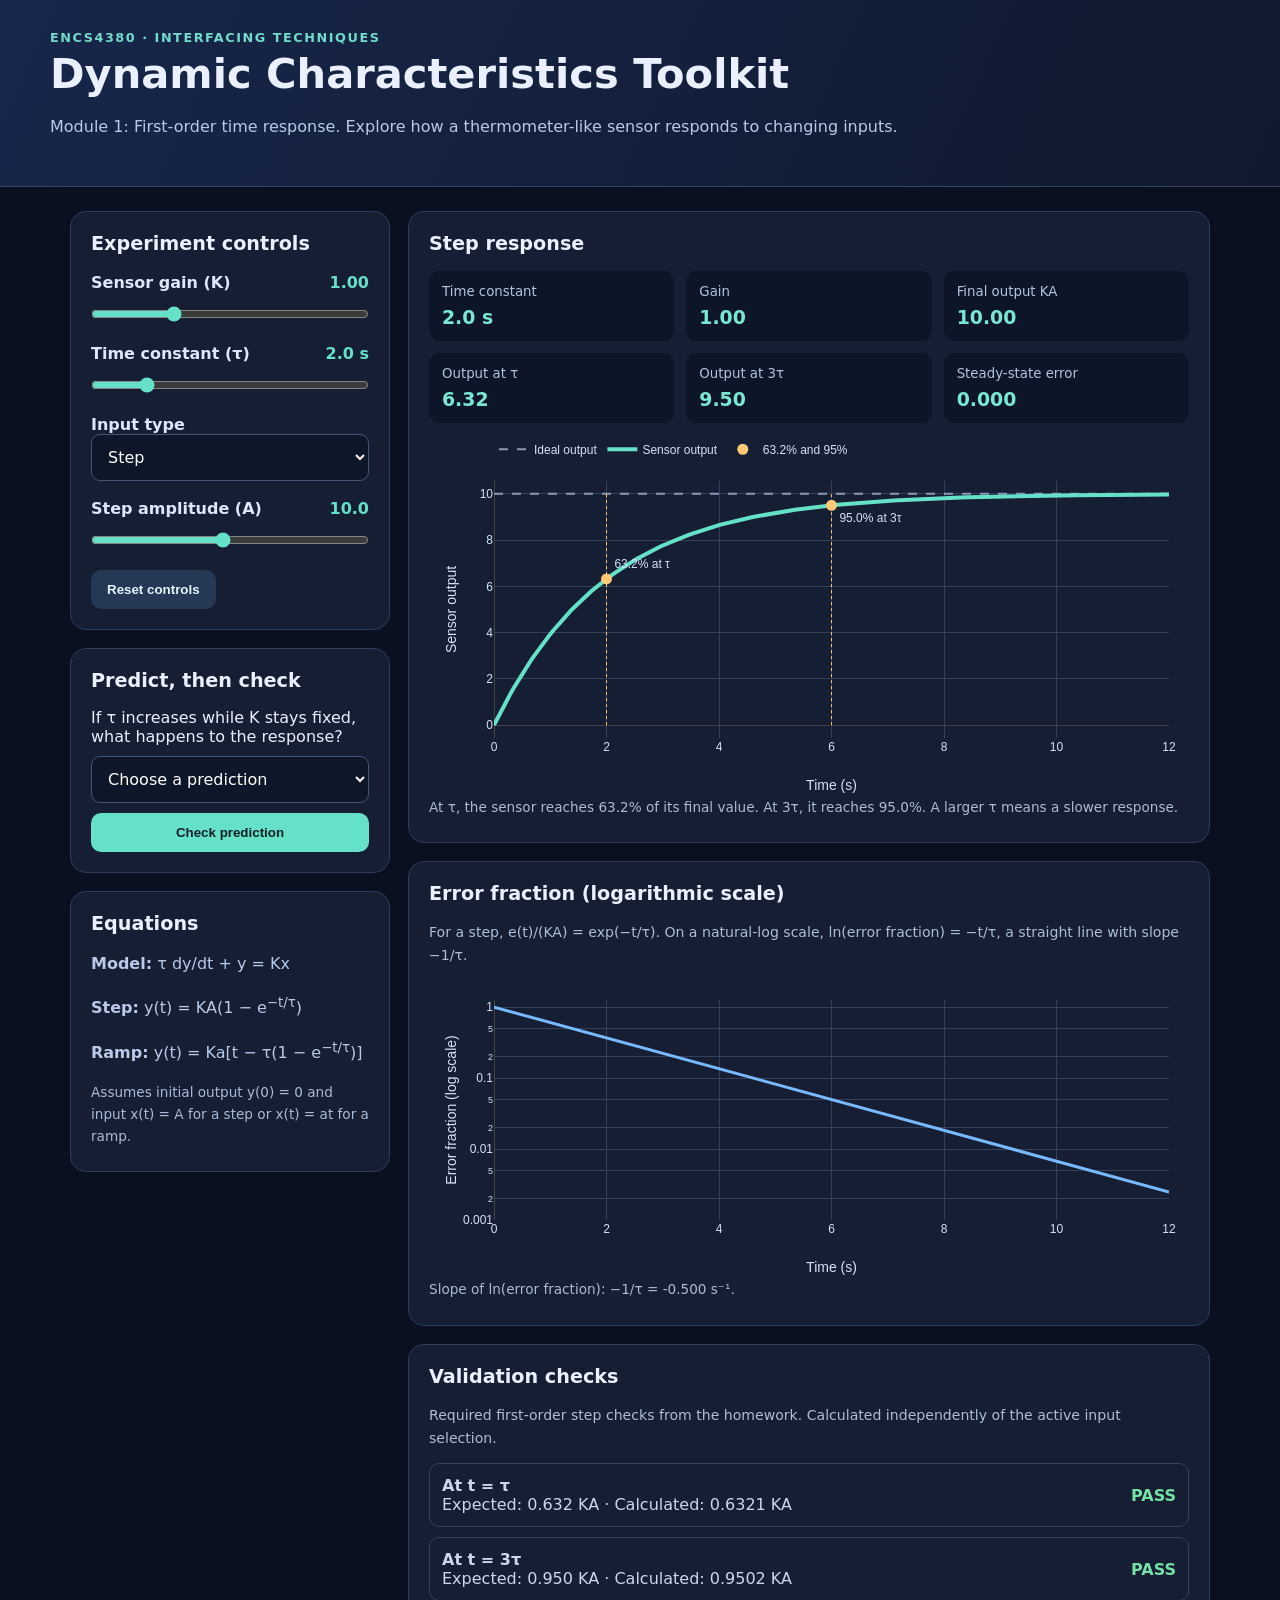
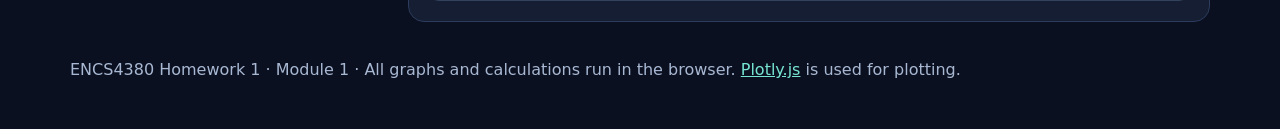
==== index.html @ 610c270c "Module 1" ====
<!DOCTYPE html>
<html lang="en">
<head>
  <meta charset="UTF-8" />
  <meta name="viewport" content="width=device-width, initial-scale=1" />
  <meta name="theme-color" content="#10192d" />
  <title>ENCS4380 | Dynamic Characteristics Toolkit</title>
  <script src="https://cdn.plot.ly/plotly-2.35.2.min.js"></script>
  <style>
    :root{font-family:Inter,system-ui,-apple-system,Segoe UI,sans-serif;color:#eaf0ff;background:#0b1020;font-synthesis:none}
    *{box-sizing:border-box}body{margin:0}header{padding:30px max(20px,calc((100vw - 1180px)/2));background:linear-gradient(115deg,#17264b,#10192d);border-bottom:1px solid #334466}main{max-width:1180px;margin:0 auto;padding:24px 20px 50px}h1{margin:4px 0 8px;font-size:clamp(1.6rem,4vw,2.6rem)}h2{font-size:1.2rem;margin:0 0 16px}p{color:#b9c9e7;line-height:1.6}.eyebrow{font-size:.8rem;color:#72dbc9;letter-spacing:.12em;text-transform:uppercase;font-weight:700}.layout{display:grid;grid-template-columns:320px minmax(0,1fr);gap:18px;align-items:start}.card{background:#151e32;border:1px solid #2c3c5d;border-radius:16px;padding:20px;margin-bottom:18px;min-width:0}.control{margin:18px 0}.control label{display:flex;justify-content:space-between;gap:8px;color:#dce7fb;font-weight:600}output{color:#65e1c8;font-variant-numeric:tabular-nums}input[type=range]{width:100%;accent-color:#65e1c8;margin:14px 0 4px}select,input[type=number]{width:100%;background:#0e1729;color:white;border:1px solid #435679;border-radius:9px;padding:12px;font:inherit}.hint{font-size:.85rem;margin:4px 0;color:#aabbd7}.metrics{display:grid;grid-template-columns:repeat(3,minmax(0,1fr));gap:12px}.metric{background:#0d1628;border-radius:11px;padding:13px}.metric small{display:block;color:#b2c3dc;margin-bottom:7px}.metric strong{font-size:1.18rem;color:#79e8d2}.graph{height:370px;width:100%}.graph.small{height:295px}.notice{background:#102738;border:1px solid #276978;border-radius:10px;padding:12px;color:#bdebe7}.prediction{display:grid;gap:10px}button{background:#65e1c8;color:#062024;border:0;padding:12px 16px;border-radius:10px;font-weight:750;cursor:pointer}button:hover{background:#a0f1e2}button.secondary{background:#253956;color:#e8f3ff}.checks{display:grid;gap:10px}.check{display:flex;align-items:center;justify-content:space-between;gap:10px;border:1px solid #33435b;border-radius:10px;padding:12px}.check span{color:#cad7ee}.pass{color:#75e0a7;font-weight:800}.fail{color:#ff9b9b;font-weight:800}.muted{color:#acbed8;font-size:.88rem}footer{padding-top:20px;color:#a8b8d2}.hidden{display:none}.row{display:flex;gap:10px;align-items:center;flex-wrap:wrap}code{color:#89e3d6}@media(max-width:850px){.layout{grid-template-columns:1fr}.metrics{grid-template-columns:repeat(2,minmax(0,1fr))}.card{padding:15px}.graph{height:330px}}@media(max-width:460px){.metrics{grid-template-columns:1fr 1fr}.metric strong{font-size:1rem}.graph{height:295px}}
  </style>
</head>
<body>
<header><div class="eyebrow">ENCS4380 · Interfacing Techniques</div><h1>Dynamic Characteristics Toolkit</h1><p>Module 1: First-order time response. Explore how a thermometer-like sensor responds to changing inputs.</p></header>
<main>
  <div class="layout">
    <aside>
      <section class="card">
        <h2>Experiment controls</h2>
        <div class="control"><label for="gain">Sensor gain (K) <output id="gainValue">1.00</output></label><input id="gain" type="range" min="0.2" max="3" step="0.1" value="1" /></div>
        <div class="control"><label for="tau">Time constant (τ) <output id="tauValue">2.0 s</output></label><input id="tau" type="range" min="0.2" max="10" step="0.1" value="2" /></div>
        <div class="control"><label for="inputType">Input type</label><select id="inputType"><option value="step">Step</option><option value="ramp">Ramp</option></select></div>
        <div id="stepOptions"><div class="control"><label for="amplitude">Step amplitude (A) <output id="amplitudeValue">10.0</output></label><input id="amplitude" type="range" min="1" max="20" step="0.5" value="10" /></div></div>
        <div id="rampOptions" class="hidden"><div class="control"><label for="rampSlope">Ramp slope (a) <output id="rampSlopeValue">1.0 /s</output></label><input id="rampSlope" type="range" min="0.2" max="5" step="0.1" value="1" /></div></div>
        <button id="reset" class="secondary">Reset controls</button>
      </section>
      <section class="card"><h2>Predict, then check</h2><div class="prediction"><label for="prediction">If τ increases while K stays fixed, what happens to the response?</label><select id="prediction"><option value="">Choose a prediction</option><option value="slower">It becomes slower</option><option value="faster">It becomes faster</option><option value="unchanged">Nothing changes</option></select><button id="checkPrediction">Check prediction</button><div id="feedback" class="notice hidden" role="status" aria-live="polite"></div></div></section>
      <section class="card"><h2>Equations</h2><p><strong>Model:</strong> τ dy/dt + y = Kx</p><p><strong>Step:</strong> y(t) = KA(1 − e<sup>−t/τ</sup>)</p><p><strong>Ramp:</strong> y(t) = Ka[t − τ(1 − e<sup>−t/τ</sup>)]</p><p class="hint">Assumes initial output y(0) = 0 and input x(t) = A for a step or x(t) = at for a ramp.</p></section>
    </aside>
    <div>
      <section class="card"><h2 id="responseTitle">Step response</h2><div class="metrics"><div class="metric"><small>Time constant</small><strong id="mTau"></strong></div><div class="metric"><small>Gain</small><strong id="mGain"></strong></div><div class="metric"><small id="metric3Name">Final output KA</small><strong id="mFinal"></strong></div><div class="metric"><small id="metric4Name">At τ</small><strong id="mTauOut"></strong></div><div class="metric"><small id="metric5Name">At 3τ</small><strong id="m3TauOut"></strong></div><div class="metric"><small id="metric6Name">Steady-state error</small><strong id="mError"></strong></div></div><div id="responsePlot" class="graph" aria-label="Interactive first-order response graph"></div><p class="hint" id="responseExplanation"></p></section>
      <section class="card"><h2>Error fraction (logarithmic scale)</h2><p class="muted">For a step, e(t)/(KA) = exp(−t/τ). On a natural-log scale, ln(error fraction) = −t/τ, a straight line with slope −1/τ.</p><div id="errorPlot" class="graph small" aria-label="Logarithmic error fraction plot"></div><p class="hint" id="slopeText"></p></section>
      <section class="card"><h2>Validation checks</h2><p class="muted">Required first-order step checks from the homework. Calculated independently of the active input selection.</p><div id="checks" class="checks"></div></section>
    </div>
  </div>
  <footer>ENCS4380 Homework 1 · Module 1 · All graphs and calculations run in the browser. <a href="https://plotly.com/javascript/" style="color:#77e5d3">Plotly.js</a> is used for plotting.</footer>
</main>
<script src="script.js"></script>
</body>
</html>
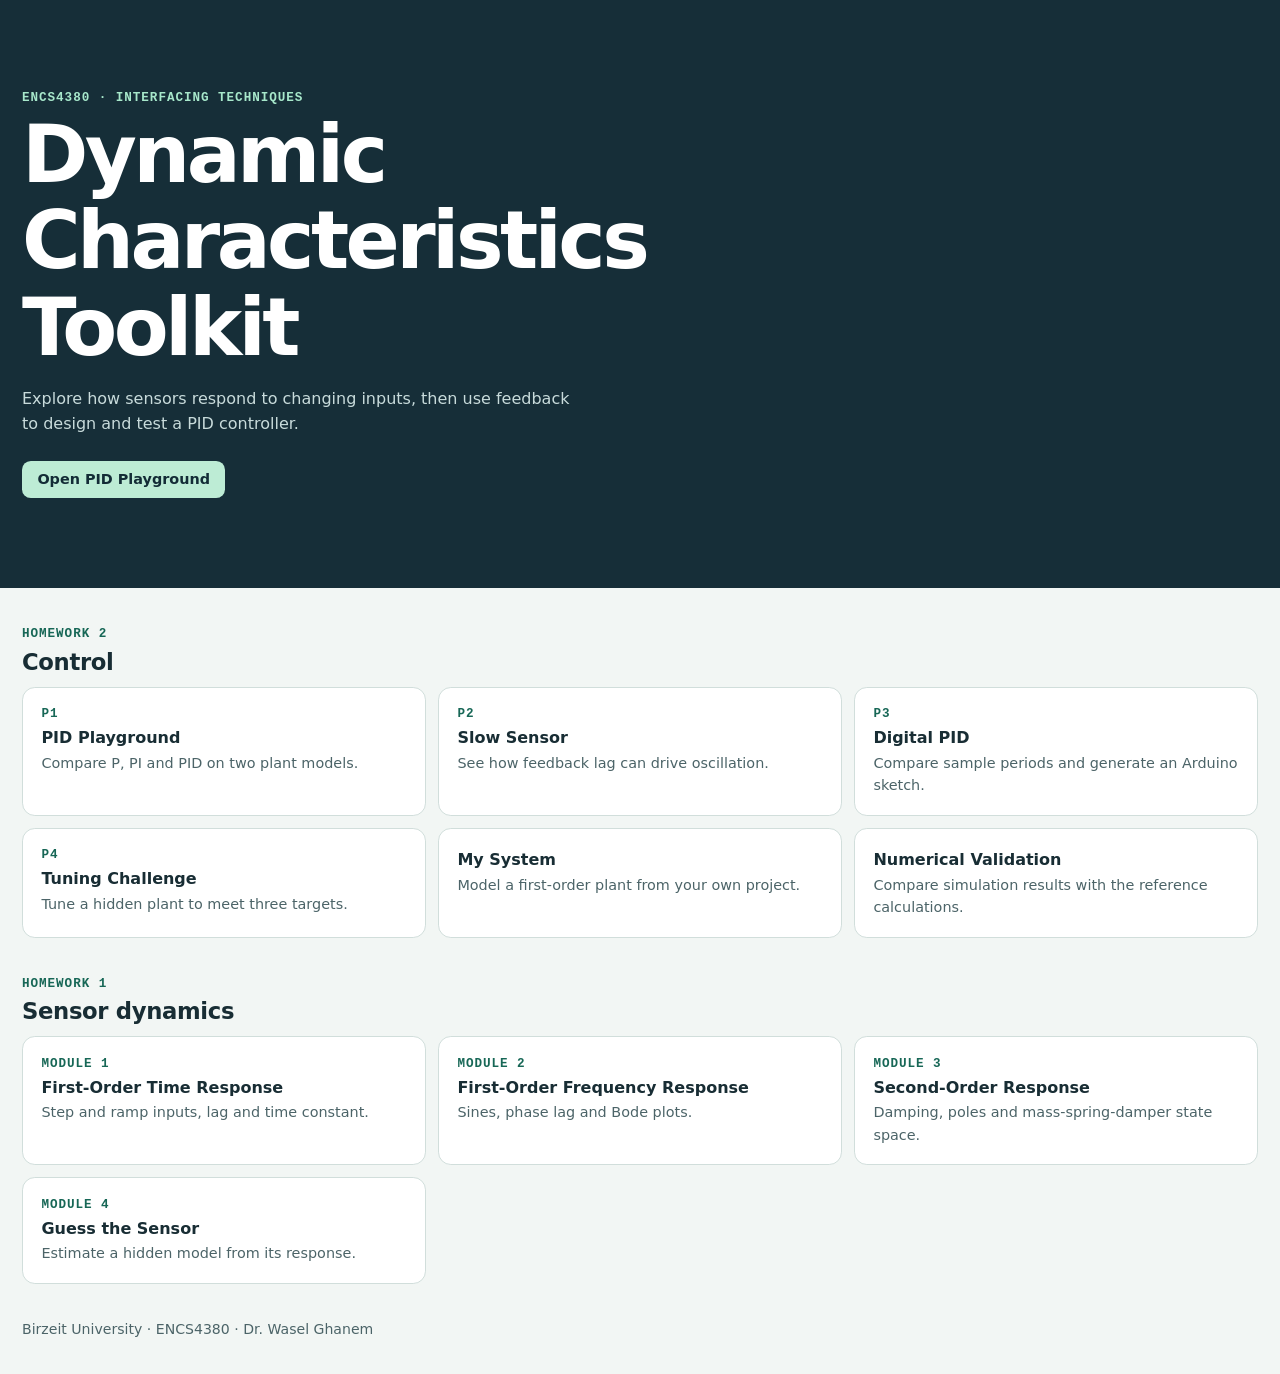
==== commit 6c15ddf0: "Add Homework 2 Control labs and toolkit navigation" ====
--- a/index.html
+++ b/index.html
@@ -1,41 +1,53 @@
-<!DOCTYPE html>
+<!doctype html>
 <html lang="en">
 <head>
-  <meta charset="UTF-8" />
-  <meta name="viewport" content="width=device-width, initial-scale=1" />
-  <meta name="theme-color" content="#10192d" />
-  <title>ENCS4380 | Dynamic Characteristics Toolkit</title>
-  <script src="https://cdn.plot.ly/plotly-2.35.2.min.js"></script>
-  <style>
-    :root{font-family:Inter,system-ui,-apple-system,Segoe UI,sans-serif;color:#eaf0ff;background:#0b1020;font-synthesis:none}
-    *{box-sizing:border-box}body{margin:0}header{padding:30px max(20px,calc((100vw - 1180px)/2));background:linear-gradient(115deg,#17264b,#10192d);border-bottom:1px solid #334466}main{max-width:1180px;margin:0 auto;padding:24px 20px 50px}h1{margin:4px 0 8px;font-size:clamp(1.6rem,4vw,2.6rem)}h2{font-size:1.2rem;margin:0 0 16px}p{color:#b9c9e7;line-height:1.6}.eyebrow{font-size:.8rem;color:#72dbc9;letter-spacing:.12em;text-transform:uppercase;font-weight:700}.layout{display:grid;grid-template-columns:320px minmax(0,1fr);gap:18px;align-items:start}.card{background:#151e32;border:1px solid #2c3c5d;border-radius:16px;padding:20px;margin-bottom:18px;min-width:0}.control{margin:18px 0}.control label{display:flex;justify-content:space-between;gap:8px;color:#dce7fb;font-weight:600}output{color:#65e1c8;font-variant-numeric:tabular-nums}input[type=range]{width:100%;accent-color:#65e1c8;margin:14px 0 4px}select,input[type=number]{width:100%;background:#0e1729;color:white;border:1px solid #435679;border-radius:9px;padding:12px;font:inherit}.hint{font-size:.85rem;margin:4px 0;color:#aabbd7}.metrics{display:grid;grid-template-columns:repeat(3,minmax(0,1fr));gap:12px}.metric{background:#0d1628;border-radius:11px;padding:13px}.metric small{display:block;color:#b2c3dc;margin-bottom:7px}.metric strong{font-size:1.18rem;color:#79e8d2}.graph{height:370px;width:100%}.graph.small{height:295px}.notice{background:#102738;border:1px solid #276978;border-radius:10px;padding:12px;color:#bdebe7}.prediction{display:grid;gap:10px}button{background:#65e1c8;color:#062024;border:0;padding:12px 16px;border-radius:10px;font-weight:750;cursor:pointer}button:hover{background:#a0f1e2}button.secondary{background:#253956;color:#e8f3ff}.checks{display:grid;gap:10px}.check{display:flex;align-items:center;justify-content:space-between;gap:10px;border:1px solid #33435b;border-radius:10px;padding:12px}.check span{color:#cad7ee}.pass{color:#75e0a7;font-weight:800}.fail{color:#ff9b9b;font-weight:800}.muted{color:#acbed8;font-size:.88rem}footer{padding-top:20px;color:#a8b8d2}.hidden{display:none}.row{display:flex;gap:10px;align-items:center;flex-wrap:wrap}code{color:#89e3d6}@media(max-width:850px){.layout{grid-template-columns:1fr}.metrics{grid-template-columns:repeat(2,minmax(0,1fr))}.card{padding:15px}.graph{height:330px}}@media(max-width:460px){.metrics{grid-template-columns:1fr 1fr}.metric strong{font-size:1rem}.graph{height:295px}}
-  </style>
+  <meta charset="utf-8">
+  <meta name="viewport" content="width=device-width, initial-scale=1">
+  <meta name="theme-color" content="#162e38">
+  <meta name="description" content="Explore sensor dynamics and PID feedback in the ENCS4380 interactive labs.">
+  <title>Dynamic Characteristics Toolkit · ENCS4380</title>
+  <link rel="stylesheet" href="control/style.css">
+  <script type="module" src="control/home.mjs"></script>
 </head>
 <body>
-<header><div class="eyebrow">ENCS4380 · Interfacing Techniques</div><h1>Dynamic Characteristics Toolkit</h1><p>Module 1: First-order time response. Explore how a thermometer-like sensor responds to changing inputs.</p></header>
-<main>
-  <div class="layout">
-    <aside>
-      <section class="card">
-        <h2>Experiment controls</h2>
-        <div class="control"><label for="gain">Sensor gain (K) <output id="gainValue">1.00</output></label><input id="gain" type="range" min="0.2" max="3" step="0.1" value="1" /></div>
-        <div class="control"><label for="tau">Time constant (τ) <output id="tauValue">2.0 s</output></label><input id="tau" type="range" min="0.2" max="10" step="0.1" value="2" /></div>
-        <div class="control"><label for="inputType">Input type</label><select id="inputType"><option value="step">Step</option><option value="ramp">Ramp</option></select></div>
-        <div id="stepOptions"><div class="control"><label for="amplitude">Step amplitude (A) <output id="amplitudeValue">10.0</output></label><input id="amplitude" type="range" min="1" max="20" step="0.5" value="10" /></div></div>
-        <div id="rampOptions" class="hidden"><div class="control"><label for="rampSlope">Ramp slope (a) <output id="rampSlopeValue">1.0 /s</output></label><input id="rampSlope" type="range" min="0.2" max="5" step="0.1" value="1" /></div></div>
-        <button id="reset" class="secondary">Reset controls</button>
-      </section>
-      <section class="card"><h2>Predict, then check</h2><div class="prediction"><label for="prediction">If τ increases while K stays fixed, what happens to the response?</label><select id="prediction"><option value="">Choose a prediction</option><option value="slower">It becomes slower</option><option value="faster">It becomes faster</option><option value="unchanged">Nothing changes</option></select><button id="checkPrediction">Check prediction</button><div id="feedback" class="notice hidden" role="status" aria-live="polite"></div></div></section>
-      <section class="card"><h2>Equations</h2><p><strong>Model:</strong> τ dy/dt + y = Kx</p><p><strong>Step:</strong> y(t) = KA(1 − e<sup>−t/τ</sup>)</p><p><strong>Ramp:</strong> y(t) = Ka[t − τ(1 − e<sup>−t/τ</sup>)]</p><p class="hint">Assumes initial output y(0) = 0 and input x(t) = A for a step or x(t) = at for a ramp.</p></section>
-    </aside>
-    <div>
-      <section class="card"><h2 id="responseTitle">Step response</h2><div class="metrics"><div class="metric"><small>Time constant</small><strong id="mTau"></strong></div><div class="metric"><small>Gain</small><strong id="mGain"></strong></div><div class="metric"><small id="metric3Name">Final output KA</small><strong id="mFinal"></strong></div><div class="metric"><small id="metric4Name">At τ</small><strong id="mTauOut"></strong></div><div class="metric"><small id="metric5Name">At 3τ</small><strong id="m3TauOut"></strong></div><div class="metric"><small id="metric6Name">Steady-state error</small><strong id="mError"></strong></div></div><div id="responsePlot" class="graph" aria-label="Interactive first-order response graph"></div><p class="hint" id="responseExplanation"></p></section>
-      <section class="card"><h2>Error fraction (logarithmic scale)</h2><p class="muted">For a step, e(t)/(KA) = exp(−t/τ). On a natural-log scale, ln(error fraction) = −t/τ, a straight line with slope −1/τ.</p><div id="errorPlot" class="graph small" aria-label="Logarithmic error fraction plot"></div><p class="hint" id="slopeText"></p></section>
-      <section class="card"><h2>Validation checks</h2><p class="muted">Required first-order step checks from the homework. Calculated independently of the active input selection.</p><div id="checks" class="checks"></div></section>
+  <header class="landing-hero">
+    <div class="wrap hero-grid">
+      <div>
+        <p class="eyebrow">ENCS4380 · Interfacing Techniques</p>
+        <h1>Dynamic Characteristics Toolkit</h1>
+        <p>Explore how sensors respond to changing inputs, then use feedback to design and test a PID controller.</p>
+        <a class="button" href="control/?lab=p1">Open PID Playground</a>
+      </div>
+      <div>
+        <canvas id="hero-plot" role="img" aria-label="Simulated PI step response compared with the setpoint"></canvas>
+        <ul id="hero-legend" class="legend hero-legend" aria-label="Plot legend"></ul>
+      </div>
     </div>
-  </div>
-  <footer>ENCS4380 Homework 1 · Module 1 · All graphs and calculations run in the browser. <a href="https://plotly.com/javascript/" style="color:#77e5d3">Plotly.js</a> is used for plotting.</footer>
-</main>
-<script src="script.js"></script>
+  </header>
+  <main class="wrap">
+    <section class="landing-group" aria-labelledby="control-title">
+      <p class="eyebrow">Homework 2</p>
+      <h2 id="control-title">Control</h2>
+      <div class="module-grid">
+        <a class="panel module-card" href="control/?lab=p1"><p class="eyebrow">P1</p><h3>PID Playground</h3><p>Compare P, PI and PID on two plant models.</p></a>
+        <a class="panel module-card" href="control/?lab=p2"><p class="eyebrow">P2</p><h3>Slow Sensor</h3><p>See how feedback lag can drive oscillation.</p></a>
+        <a class="panel module-card" href="control/?lab=p3"><p class="eyebrow">P3</p><h3>Digital PID</h3><p>Compare sample periods and generate an Arduino sketch.</p></a>
+        <a class="panel module-card" href="control/?lab=p4"><p class="eyebrow">P4</p><h3>Tuning Challenge</h3><p>Tune a hidden plant to meet three targets.</p></a>
+        <a class="panel module-card" href="control/?lab=system"><h3>My System</h3><p>Model a first-order plant from your own project.</p></a>
+        <a class="panel module-card" href="control/?lab=validation"><h3>Numerical Validation</h3><p>Compare simulation results with the reference calculations.</p></a>
+      </div>
+    </section>
+    <section class="landing-group" aria-labelledby="dynamics-title">
+      <p class="eyebrow">Homework 1</p>
+      <h2 id="dynamics-title">Sensor dynamics</h2>
+      <div class="module-grid">
+        <a class="panel module-card" href="module1.html"><p class="eyebrow">Module 1</p><h3>First-Order Time Response</h3><p>Step and ramp inputs, lag and time constant.</p></a>
+        <a class="panel module-card" href="ahmad_index.html"><p class="eyebrow">Module 2</p><h3>First-Order Frequency Response</h3><p>Sines, phase lag and Bode plots.</p></a>
+        <a class="panel module-card" href="Module3-Majd.html"><p class="eyebrow">Module 3</p><h3>Second-Order Response</h3><p>Damping, poles and mass-spring-damper state space.</p></a>
+        <a class="panel module-card" href="Module4_GuessTheSensor_Zaid.html"><p class="eyebrow">Module 4</p><h3>Guess the Sensor</h3><p>Estimate a hidden model from its response.</p></a>
+      </div>
+    </section>
+  </main>
+  <footer class="wrap site-footer">Birzeit University · ENCS4380 · Dr. Wasel Ghanem</footer>
 </body>
 </html>
--- a/control/style.css
+++ b/control/style.css
@@ -0,0 +1,207 @@
+:root {
+  color-scheme: light;
+  font-family: "Segoe UI", system-ui, sans-serif;
+  color: #182d34;
+  background: #f2f6f4;
+  --ink: #182d34;
+  --muted: #4c6468;
+  --line: #d1dedb;
+  --surface: #fff;
+  --dark: #162e38;
+  --green: #176756;
+  --green-light: #e1f1e9;
+}
+* { box-sizing: border-box; }
+[hidden] { display: none !important; }
+body { margin: 0; }
+a { color: var(--green); text-underline-offset: 3px; }
+:focus-visible { outline: 3px solid #957006; outline-offset: 3px; }
+button, input, textarea, select { font: inherit; }
+button, .button {
+  display: inline-block;
+  padding: .62rem .9rem;
+  border: 1px solid transparent;
+  border-radius: .55rem;
+  background: var(--green);
+  color: #fff;
+  cursor: pointer;
+  font-size: .9rem;
+  font-weight: 650;
+  text-decoration: none;
+}
+button:hover, .button:hover { background: #0f5043; }
+button:disabled { cursor: default; opacity: .55; }
+button.secondary {
+  background: #fff;
+  border-color: #b4cbc3;
+  color: var(--green);
+}
+button.secondary:hover { background: var(--green-light); }
+.wrap { width: min(1240px, calc(100% - 2.75rem)); margin-inline: auto; }
+.masthead { background: var(--dark); color: #fff; }
+.masthead .wrap {
+  display: flex;
+  justify-content: space-between;
+  align-items: center;
+  gap: 1rem;
+  min-height: 4rem;
+}
+.brand, .home-link { color: #fff; font-weight: 700; text-decoration: none; }
+.brand span { color: #b8d1d0; margin-left: .65rem; font-size: .87rem; font-weight: 500; }
+.home-link { font-size: .9rem; }
+.brand:hover, .home-link:hover { text-decoration: underline; }
+.lab-nav { background: var(--surface); border-bottom: 1px solid var(--line); }
+.lab-nav .wrap { display: flex; flex-wrap: wrap; gap: .25rem 1rem; padding-block: .45rem; }
+.lab-nav a {
+  color: var(--muted);
+  font-size: .9rem;
+  text-decoration: none;
+  font-weight: 650;
+  padding: .65rem .55rem;
+  border-radius: .45rem;
+}
+.lab-nav a[aria-current], .lab-nav a:hover { background: var(--green-light); color: var(--green); }
+.lab-nav small { font: 700 .75rem Consolas, monospace; margin-right: .2rem; }
+.page-title { margin-block: 2.35rem 1.5rem; }
+.page-title p:not(.eyebrow) { max-width: 64ch; }
+.eyebrow {
+  margin: 0 0 .45rem;
+  color: var(--green);
+  font: 700 .79rem Consolas, "Courier New", monospace;
+  letter-spacing: .075em;
+  text-transform: uppercase;
+}
+h1 { margin: 0; font-size: clamp(2rem, 4vw, 3.05rem); line-height: 1.08; letter-spacing: -.045em; }
+h2 { margin: 0 0 .75rem; font-size: 1.17rem; letter-spacing: -.015em; }
+h3 { margin: 0 0 .7rem; font-size: 1rem; }
+p { line-height: 1.55; color: var(--muted); margin: .55rem 0; }
+.layout { display: grid; grid-template-columns: minmax(255px, 315px) minmax(0, 1fr); gap: 1.25rem; align-items: start; }
+.stack { display: grid; gap: 1rem; min-width: 0; }
+.panel {
+  min-width: 0;
+  background: var(--surface);
+  border: 1px solid var(--line);
+  border-radius: .8rem;
+  padding: 1.15rem;
+}
+.section-title, .actions { display: flex; flex-wrap: wrap; align-items: center; gap: .55rem; }
+.section-title { justify-content: space-between; margin-bottom: .66rem; }
+.section-title h2 { margin: 0; }
+.actions { margin-block: .65rem; }
+.hint, .field-note, .site-footer { font-size: .88rem; color: var(--muted); }
+.field { display: grid; gap: .35rem; margin: .8rem 0; min-width: 0; }
+.field label, .check-label { font-size: .9rem; font-weight: 650; }
+.field input:not([type="range"]), .field select, .field textarea {
+  width: 100%;
+  min-width: 0;
+  background: #f7faf8;
+  color: var(--ink);
+  padding: .49rem .58rem;
+  border: 1px solid #b8cbc6;
+  border-radius: .4rem;
+}
+.field textarea { min-height: 5rem; resize: vertical; }
+.check-label { display: flex; gap: .5rem; align-items: start; margin: .9rem 0; }
+.check-label input, input[type="range"] { accent-color: var(--green); }
+.slider { display: grid; grid-template-columns: minmax(0, 1fr) 5rem; align-items: center; gap: .7rem; }
+.slider input { width: 100%; margin: 0; }
+.slider input[type="number"] { padding-inline: .35rem; font-variant-numeric: tabular-nums; }
+.pair { display: grid; grid-template-columns: minmax(0, 1fr) minmax(0, 1fr); gap: 0 .75rem; }
+details summary { color: var(--green); cursor: pointer; font-size: .91rem; font-weight: 700; }
+details[open] summary { margin-bottom: .4rem; }
+.metrics {
+  display: grid;
+  grid-template-columns: repeat(4, minmax(0, 1fr));
+  gap: .55rem;
+  margin: .85rem 0 .5rem;
+}
+.metric { background: #eef5f1; padding: .7rem; border-radius: .5rem; }
+.metric dt { color: var(--muted); font-size: .82rem; }
+.metric dd { margin: .24rem 0 0; font: 700 .99rem Consolas, monospace; }
+.notice { border-left: .25rem solid #b1d4c8; padding: .35rem .65rem; color: var(--green); }
+.notice[data-kind="warn"] { border-color: #dfb24a; color: #744f0a; background: #fff9e9; }
+.notice:empty { display: none; }
+.chart { position: relative; }
+.chart canvas { display: block; width: 100%; height: 270px; }
+.chart.command canvas { height: 230px; }
+.legend { display: flex; flex-wrap: wrap; gap: .2rem 1rem; margin: 0; padding: 0; list-style: none; }
+.legend li { display: flex; gap: .4rem; align-items: center; font-size: .82rem; color: var(--muted); }
+.legend i { width: 1rem; height: 0; border-top: 2px solid; }
+.chart-value {
+  min-height: 1.25rem;
+  font-size: .82rem;
+  color: var(--muted);
+  font-variant-numeric: tabular-nums;
+}
+.diagram {
+  display: flex;
+  align-items: center;
+  flex-wrap: wrap;
+  gap: .4rem;
+  margin-block: .8rem;
+  font: 650 .86rem Consolas, monospace;
+}
+.diagram .block { background: var(--green-light); padding: .47rem .55rem; border: 1px solid #bfdbd1; border-radius: .35rem; }
+.diagram .feedback { flex-basis: 100%; color: var(--muted); }
+.table-scroll { overflow-x: auto; }
+table { width: 100%; border-collapse: collapse; font-size: .9rem; }
+th, td { text-align: left; border-bottom: 1px solid var(--line); padding: .65rem .5rem; }
+th { color: var(--muted); font-size: .81rem; }
+td:not(:first-child) { font-variant-numeric: tabular-nums; }
+.pass { color: #17644f; font-weight: 750; }
+.fail { color: #982f2c; font-weight: 750; }
+.code {
+  background: var(--dark);
+  color: #e6f6ee;
+  border-radius: .55rem;
+  padding: .9rem;
+  overflow: auto;
+  max-height: 24rem;
+  white-space: pre;
+  font: .82rem/1.5 Consolas, monospace;
+}
+.site-footer { padding-block: 2.3rem; }
+.mobile-jump { display: none; }
+
+.landing-hero {
+  background: var(--dark);
+  color: #fff;
+  padding-block: clamp(2.75rem, 7vw, 5.8rem);
+}
+.landing-hero h1 { max-width: 14ch; font-size: clamp(2.6rem, 6.5vw, 5rem); }
+.landing-hero p:not(.eyebrow) { color: #c8dbdb; max-width: 55ch; margin-block: 1rem 1.5rem; }
+.landing-hero .eyebrow { color: #a7e8cb; }
+.landing-hero .button { color: #132c36; background: #bdecd5; }
+.landing-hero .button:hover { background: #e3f8ed; }
+.hero-grid { display: grid; grid-template-columns: minmax(0, 1.1fr) minmax(0, .9fr); gap: 2rem; align-items: center; }
+.hero-grid canvas { display: block; width: 100%; height: 225px; }
+.hero-legend li { color: #c8dbdb; }
+.landing-group { margin-top: 2.4rem; }
+.landing-group h2 { font-size: 1.42rem; }
+.module-grid { display: grid; grid-template-columns: repeat(3, minmax(0, 1fr)); gap: .75rem; }
+.module-card { display: block; color: var(--ink); text-decoration: none; }
+.module-card:hover { border-color: var(--green); background: #f6fcf8; }
+.module-card h3 { margin: .2rem 0 .28rem; }
+.module-card p:not(.eyebrow) { margin: 0; font-size: .9rem; }
+
+@media (max-width: 820px) {
+  .layout { grid-template-columns: minmax(220px, 260px) minmax(0, 1fr); gap: .8rem; }
+  .metrics, .module-grid { grid-template-columns: repeat(2, minmax(0, 1fr)); }
+  .hero-grid { gap: 1rem; }
+}
+@media (max-width: 645px) {
+  .wrap { width: calc(100% - 1.5rem); }
+  .layout, .hero-grid { grid-template-columns: minmax(0, 1fr); }
+  .hero-grid canvas { height: 155px; }
+  .page-title { margin-block: 1.65rem 1.1rem; }
+  .panel { padding: .85rem; }
+  .lab-nav .wrap { gap: .15rem .25rem; }
+  .lab-nav a { padding: .45rem .35rem; }
+  .brand span { display: none; }
+  .chart canvas { height: 240px; }
+  .chart.command canvas { height: 190px; }
+  .mobile-jump { display: inline; font-size: .85rem; font-weight: 650; }
+}
+@media (max-width: 370px) {
+  .module-grid { grid-template-columns: 1fr; }
+}
